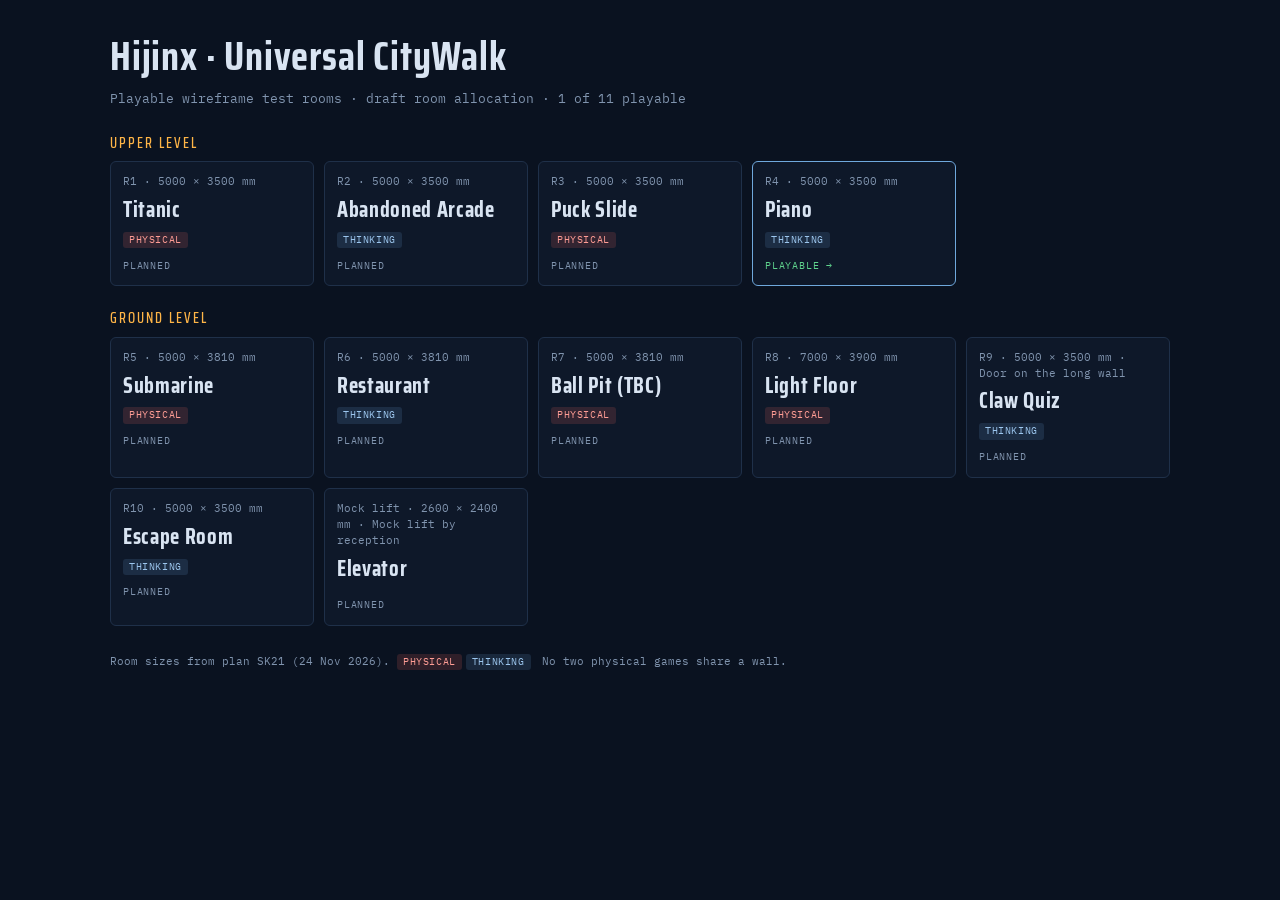
==== index.html @ b6f46795 "Shared game-room core + Piano music quiz (R4) Co-Authored-By: Claude Opus 5.5 <noreply@anthropic.com" ====
<!doctype html>
<html lang="en">
<head>
<meta charset="utf-8">
<meta name="viewport" content="width=device-width,initial-scale=1">
<title>Hijinx · Universal CityWalk · Game Rooms</title>
<link rel="preconnect" href="https://fonts.googleapis.com">
<link rel="stylesheet" href="https://fonts.googleapis.com/css2?family=Saira+Condensed:wght@500;600;700&family=IBM+Plex+Mono:wght@400;500&display=swap">
<link rel="stylesheet" href="core/core.css">
</head>
<body>
<main class="index">
  <h1>Hijinx · Universal CityWalk</h1>
  <p class="sub">Playable wireframe test rooms · draft room allocation · <span id="count"></span></p>
  <div class="levels" id="levels"></div>
  <p class="note" style="margin-top:28px">Room sizes from plan SK21 (24 Nov 2026). <span class="tag p">Physical</span><span class="tag t">Thinking</span> No two physical games share a wall.</p>
</main>
<script type="module">
  import { ROOMS, ALLOCATION } from './core/venue.js';
  const player = new URLSearchParams(location.search).get('mode') === 'player';
  const ready = ALLOCATION.filter(a => a.path).length;
  document.getElementById('count').textContent = `${ready} of ${ALLOCATION.length} playable`;
  const levels = document.getElementById('levels');
  for (const lvl of ['Upper', 'Ground']) {
    const sec = document.createElement('section'); sec.className = 'level';
    sec.innerHTML = `<h2>${lvl} level</h2><div class="rooms"></div>`;
    for (const a of ALLOCATION.filter(a => ROOMS[a.room].level === lvl)) {
      const r = ROOMS[a.room];
      const el = document.createElement(a.path ? 'a' : 'div');
      el.className = 'room' + (a.path ? ' ready' : '');
      if (a.path) el.href = a.path + (player ? '?mode=player' : '');
      el.innerHTML = `<span class="meta">${a.room === 'ELEV' ? 'Mock lift' : a.room} · ${Math.round(Math.max(r.d, r.w) * 1000)} × ${Math.round(Math.min(r.d, r.w) * 1000)} mm${r.note ? ' · ' + r.note : ''}</span>
        <b>${a.game}</b>
        <span>${a.type === 'P' ? '<span class="tag p">Physical</span>' : a.type === 'T' ? '<span class="tag t">Thinking</span>' : ''}</span>
        <span class="st">${a.path ? 'Playable →' : 'Planned'}</span>`;
      sec.querySelector('.rooms').appendChild(el);
    }
    levels.appendChild(sec);
  }
</script>
</body>
</html>
---- core/core.css ----
/* Hijinx CityWalk game sim — shared styles.
   Dark "blueprint" look, matching the Light Floor Room Sim. */
:root{
  --bg:#0a1220; --panel:#0e1829; --panel2:#101d31; --rule:#1f3049; --fg:#d9e4f2; --muted:#8094ae;
  --wire:#6fa8dc; --accent:#ffb547; --good:#5fd38d; --bad:#ff6b62;
  --display:'Saira Condensed','Arial Narrow',system-ui,sans-serif;
  --mono:'IBM Plex Mono',ui-monospace,Menlo,Consolas,monospace;
  color-scheme:dark;
}
*{box-sizing:border-box}
html,body{height:100%;margin:0}
body{background:var(--bg);color:var(--fg);font-family:var(--mono);font-size:13px;line-height:1.45}
button{font:inherit;color:var(--fg);background:transparent;border:1px solid var(--rule);border-radius:3px;cursor:pointer;padding:6px 10px}
button:hover:not(:disabled){border-color:var(--wire);color:#fff}
button:disabled{opacity:.35;cursor:default}
button[aria-pressed=true]{border-color:var(--accent);color:var(--accent)}
input:focus-visible,button:focus-visible,select:focus-visible{outline:2px solid var(--accent);outline-offset:1px}
a{color:var(--wire)}

/* ---------- app frame ---------- */
.app{display:grid;grid-template-rows:auto minmax(0,1fr);height:100%}
.topbar{display:flex;align-items:center;gap:14px;padding:10px 16px;border-bottom:1px solid var(--rule);background:var(--panel);flex-wrap:wrap}
.topbar h1{font-family:var(--display);font-weight:700;font-size:24px;letter-spacing:.03em;line-height:1;margin:0}
.topbar h1 small{font-family:var(--mono);font-weight:400;font-size:11px;color:var(--muted);letter-spacing:.08em;text-transform:uppercase;margin-left:10px}
.topbar .spacer{flex:1}
.topbar .grp{display:flex;gap:0}
.topbar .grp button{border-radius:0;margin-left:-1px;font-size:11px;letter-spacing:.06em;text-transform:uppercase}
.topbar .grp button:first-child{border-radius:3px 0 0 3px;margin-left:0}
.topbar .grp button:last-child{border-radius:0 3px 3px 0}
.topbar .grp button[aria-pressed=true]{position:relative;z-index:1}
.chip{font-size:11px;letter-spacing:.08em;text-transform:uppercase;border:1px solid var(--rule);border-radius:99px;padding:3px 10px;color:var(--muted)}
.chip.hard{border-color:var(--bad);color:var(--bad)} .chip.easy{border-color:var(--good);color:var(--good)}
.btn-admin{border-color:var(--accent);color:var(--accent);text-transform:uppercase;letter-spacing:.06em;font-size:11px}
.home{color:var(--muted);text-decoration:none;font-size:11px;letter-spacing:.06em;text-transform:uppercase}
.home:hover{color:#fff}

.main{display:grid;grid-template-columns:minmax(0,1fr) 400px;min-height:0;position:relative}
.view{position:relative;min-width:0;min-height:0;overflow:hidden}
.view canvas{display:block;width:100%;height:100%;touch-action:none}
.view .hint{position:absolute;left:14px;bottom:12px;font-size:11px;color:var(--muted);pointer-events:none}
.view .legend{position:absolute;left:14px;top:12px;font-size:11px;color:var(--muted);pointer-events:none;display:flex;flex-direction:column;gap:3px}
.view .tip{position:absolute;pointer-events:none;background:rgba(10,18,32,.92);border:1px solid var(--rule);padding:3px 7px;border-radius:3px;font-size:11px;white-space:nowrap;display:none}

.side{background:var(--panel);border-left:1px solid var(--rule);overflow-y:auto;padding:14px;display:flex;flex-direction:column;gap:14px}
.card h2{font-family:var(--display);font-weight:500;font-size:13px;letter-spacing:.14em;text-transform:uppercase;color:var(--accent);margin:0 0 6px;display:flex;justify-content:space-between;align-items:baseline}
.card h2 span{font-family:var(--mono);font-size:10px;letter-spacing:.06em;color:var(--muted);text-transform:none}
.screen{display:block;width:100%;height:auto;border:1px solid var(--rule);border-radius:4px;background:#000;cursor:default;image-rendering:auto}
.screen.clickable{cursor:pointer}
.screen.small{width:85%}
.inputs{display:grid;grid-template-columns:repeat(2,1fr);gap:8px}
.inputs button{padding:10px 8px;font-family:var(--display);font-size:16px;font-weight:700;letter-spacing:.05em;text-transform:uppercase;display:flex;align-items:center;gap:8px;justify-content:flex-start}
.inputs button i{width:14px;height:14px;border-radius:50%;flex:none;border:2px solid currentColor}
.inputs button kbd{margin-left:auto;font-family:var(--mono);font-size:10px;color:var(--muted);border:1px solid var(--rule);border-radius:3px;padding:0 5px}
.inputs button.lit{box-shadow:0 0 0 1px currentColor inset, 0 0 14px -4px currentColor}
.flowbtns{display:flex;gap:8px;flex-wrap:wrap}
.flowbtns button{flex:1;font-size:11px;letter-spacing:.06em;text-transform:uppercase}
.note{font-size:11px;color:var(--muted);margin:0}

/* ---------- admin drawer ---------- */
.admin{position:absolute;top:0;right:0;bottom:0;width:440px;max-width:100%;background:var(--panel2);border-left:1px solid var(--accent);
  transform:translateX(100%);transition:transform .2s ease;display:flex;flex-direction:column;z-index:20;box-shadow:-20px 0 40px rgba(0,0,0,.4)}
.admin.open{transform:none}
.admin header{display:flex;align-items:center;gap:8px;padding:12px 14px;border-bottom:1px solid var(--rule)}
.admin header b{font-family:var(--display);font-size:20px;letter-spacing:.04em;color:var(--accent);flex:1}
.admin .tabs{display:flex;border-bottom:1px solid var(--rule)}
.admin .tabs button{flex:1;border:0;border-radius:0;border-bottom:2px solid transparent;padding:9px 4px;font-size:11px;letter-spacing:.06em;text-transform:uppercase;color:var(--muted)}
.admin .tabs button[aria-selected=true]{color:var(--accent);border-bottom-color:var(--accent)}
.admin .body{overflow-y:auto;padding:12px 14px;flex:1;display:flex;flex-direction:column;gap:12px}
.admin h3{font-family:var(--display);font-weight:500;font-size:12px;letter-spacing:.14em;text-transform:uppercase;color:var(--wire);margin:6px 0 0}
.fld{display:grid;grid-template-columns:1fr auto;align-items:center;gap:4px 10px;padding:7px 0;border-bottom:1px solid var(--rule)}
.fld label{font-size:12px}
.fld .help{grid-column:1/-1;font-size:10.5px;color:var(--muted)}
.fld input[type=number],.fld input[type=text],.fld select{width:110px;background:var(--bg);color:var(--fg);border:1px solid var(--rule);border-radius:3px;padding:4px 6px;font:inherit;font-size:12px;text-align:right}
.fld input[type=text]{text-align:left;width:160px}
.fld input[type=checkbox]{accent-color:var(--accent);width:16px;height:16px}
.fld .multi{grid-column:1/-1;display:flex;flex-wrap:wrap;gap:4px 12px}
.fld .multi label{display:flex;gap:5px;align-items:center;font-size:11.5px;cursor:pointer}
.fld .multi input{accent-color:var(--accent)}
.fld .unit{font-size:10px;color:var(--muted);margin-left:4px}
.fld.changed label::after{content:" •";color:var(--accent)}
.presetcols{display:grid;grid-template-columns:1fr 1fr;gap:10px}
.presetcols > div{border:1px solid var(--rule);border-radius:4px;padding:8px}
.presetcols h4{margin:0 0 4px;font-family:var(--display);font-size:16px;letter-spacing:.06em}
.presetcols .fld{grid-template-columns:1fr;gap:3px}
.presetcols .fld input[type=number]{width:100%}
.live{font-size:11.5px;border:1px dashed var(--rule);border-radius:4px;padding:8px;display:grid;grid-template-columns:auto 1fr;gap:2px 10px}
.live dt{color:var(--muted)} .live dd{margin:0}
.actions{display:flex;flex-wrap:wrap;gap:6px}
.actions button{font-size:11px;letter-spacing:.04em}
textarea.json{width:100%;min-height:180px;background:var(--bg);color:var(--fg);border:1px solid var(--rule);border-radius:3px;font:11px var(--mono);padding:6px}

/* ---------- index page ---------- */
.index{max-width:1100px;margin:0 auto;padding:28px 20px 60px}
.index h1{font-family:var(--display);font-size:40px;margin:0;letter-spacing:.02em}
.index .sub{color:var(--muted);margin:4px 0 24px}
.levels{display:grid;gap:22px}
.level h2{font-family:var(--display);font-weight:500;font-size:14px;letter-spacing:.14em;text-transform:uppercase;color:var(--accent);margin:0 0 8px}
.rooms{display:grid;grid-template-columns:repeat(auto-fill,minmax(200px,1fr));gap:10px}
.room{border:1px solid var(--rule);border-radius:6px;padding:12px;background:var(--panel);display:flex;flex-direction:column;gap:4px;text-decoration:none;color:var(--fg)}
.room b{font-family:var(--display);font-size:22px;letter-spacing:.03em}
.room .meta{font-size:11px;color:var(--muted)}
.room .st{font-size:10px;letter-spacing:.08em;text-transform:uppercase;margin-top:6px}
.room.ready{border-color:var(--wire)} .room.ready:hover{border-color:var(--accent)}
.room.ready .st{color:var(--good)} .room .st{color:var(--muted)}
.tag{display:inline-block;font-size:10px;letter-spacing:.06em;text-transform:uppercase;border-radius:3px;padding:1px 6px;margin-right:4px}
.tag.p{background:rgba(255,107,98,.15);color:#ff9d95} .tag.t{background:rgba(111,168,220,.15);color:#9cc6ee}

@media (max-width:900px){
  .app{height:auto;min-height:100%}
  .main{grid-template-columns:1fr}
  .view{height:58vh}
  .side{border-left:0;border-top:1px solid var(--rule)}
  .admin{position:fixed;width:100%}
}
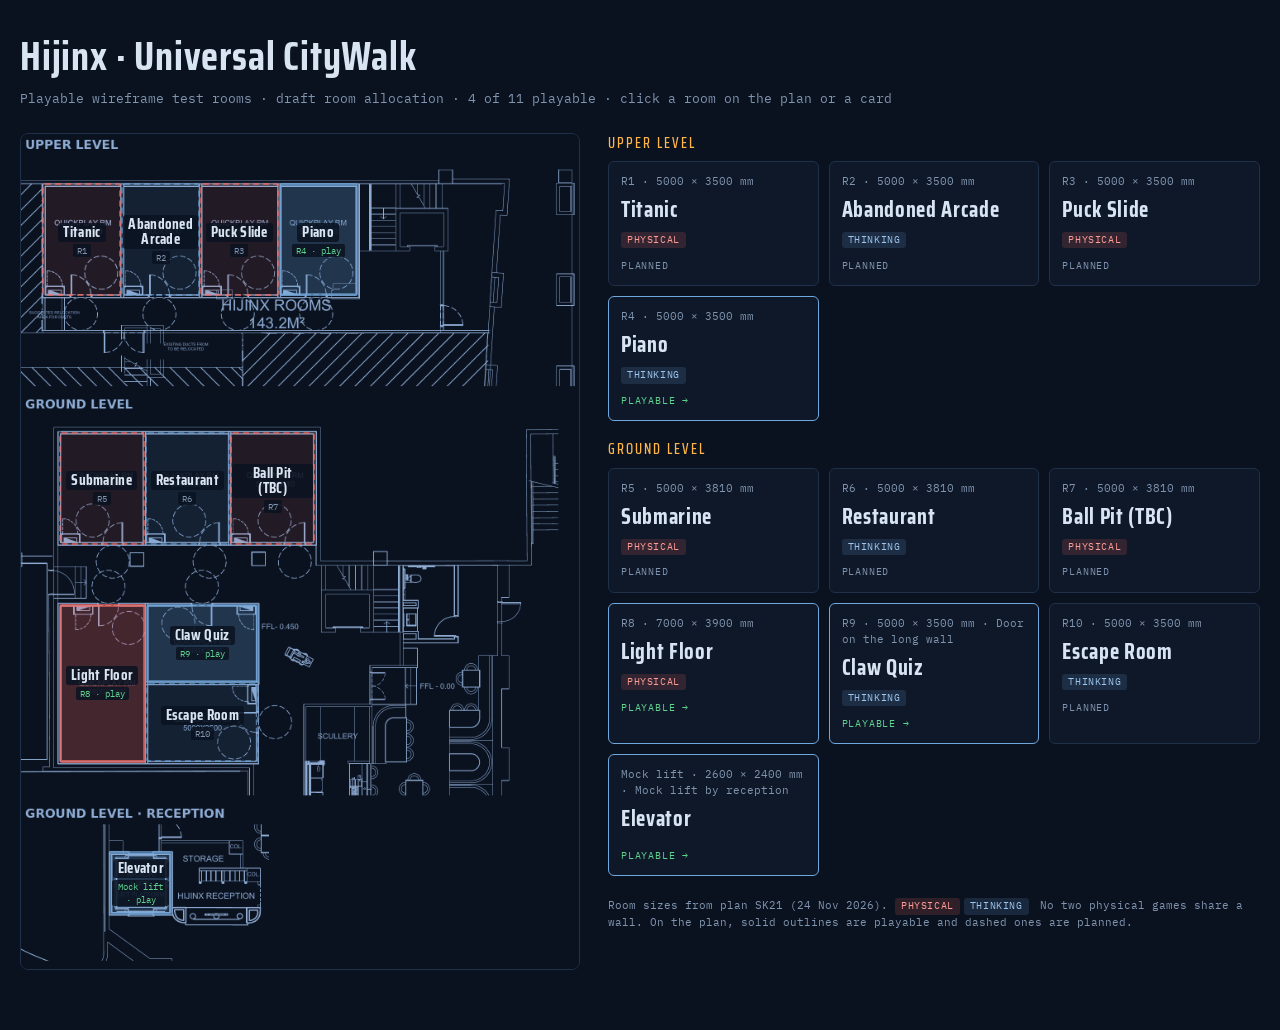
==== commit c810984b: "Venue page: clickable floor plan of both levels; rooms link to their games like the cards Co-Authore" ====
--- a/index.html
+++ b/index.html
@@ -7,20 +7,67 @@
 <link rel="preconnect" href="https://fonts.googleapis.com">
 <link rel="stylesheet" href="https://fonts.googleapis.com/css2?family=Saira+Condensed:wght@500;600;700&family=IBM+Plex+Mono:wght@400;500&display=swap">
 <link rel="stylesheet" href="core/core.css">
+<style>
+  .index{max-width:1360px}
+  .venue{display:grid;grid-template-columns:minmax(0,560px) minmax(0,1fr);gap:28px;align-items:start}
+  .map{position:sticky;top:16px;border:1px solid var(--rule);border-radius:8px;overflow:hidden;background:#0a1220}
+  .map img{display:block;width:100%;height:auto}
+  .spot{position:absolute;display:flex;flex-direction:column;align-items:center;justify-content:center;gap:2px;text-align:center;
+    border:2px solid rgba(111,168,220,.55);border-radius:3px;background:rgba(111,168,220,.10);text-decoration:none;color:var(--fg);transition:background .12s,border-color .12s}
+  .spot b{font-family:var(--display);font-size:clamp(10px,1.4vw,15px);line-height:1;letter-spacing:.02em;background:rgba(10,18,32,.85);padding:2px 5px;border-radius:3px}
+  .spot small{font-size:9px;color:var(--muted);background:rgba(10,18,32,.85);padding:0 4px;border-radius:2px}
+  .spot{border-style:dashed}
+  .spot.p{border-color:rgba(255,107,98,.6);background:rgba(255,107,98,.10)}
+  .spot.ready{border-style:solid;border-width:3px;background:rgba(111,168,220,.24);cursor:pointer}
+  .spot.p.ready{background:rgba(255,107,98,.24)}
+  .spot.ready small{color:var(--good)}
+  .spot.ready:hover,.spot.hot{border-color:var(--accent);background:rgba(255,181,71,.28)}
+  .spot:not(.ready){cursor:default}
+  .room.hot{border-color:var(--accent)}
+  .levels{gap:18px}
+  @media (max-width:900px){.venue{grid-template-columns:1fr}.map{position:relative;top:0}}
+</style>
 </head>
 <body>
 <main class="index">
   <h1>Hijinx · Universal CityWalk</h1>
-  <p class="sub">Playable wireframe test rooms · draft room allocation · <span id="count"></span></p>
-  <div class="levels" id="levels"></div>
-  <p class="note" style="margin-top:28px">Room sizes from plan SK21 (24 Nov 2026). <span class="tag p">Physical</span><span class="tag t">Thinking</span> No two physical games share a wall.</p>
+  <p class="sub">Playable wireframe test rooms · draft room allocation · <span id="count"></span> · click a room on the plan or a card</p>
+  <div class="venue">
+    <div class="map" id="map"><img id="mapimg" alt="Hijinx floor plan, upper and ground levels, with each game room outlined"></div>
+    <div>
+      <div class="levels" id="levels"></div>
+      <p class="note" style="margin-top:22px">Room sizes from plan SK21 (24 Nov 2026). <span class="tag p">Physical</span><span class="tag t">Thinking</span> No two physical games share a wall. On the plan, solid outlines are playable and dashed ones are planned.</p>
+    </div>
+  </div>
 </main>
 <script type="module">
-  import { ROOMS, ALLOCATION } from './core/venue.js';
+  import { ROOMS, ALLOCATION, MAP } from './core/venue.js';
   const player = new URLSearchParams(location.search).get('mode') === 'player';
+  const href = (a) => a.path + (player ? '?mode=player' : '');
   const ready = ALLOCATION.filter(a => a.path).length;
   document.getElementById('count').textContent = `${ready} of ${ALLOCATION.length} playable`;
+  const size = (r) => `${Math.round(Math.max(r.d, r.w) * 1000)} × ${Math.round(Math.min(r.d, r.w) * 1000)} mm`;
+  const label = (a) => a.room === 'ELEV' ? 'Mock lift' : a.room;
+
+  // ---- floor plan with clickable rooms ----
+  const map = document.getElementById('map');
+  document.getElementById('mapimg').src = MAP.image;
+  const spots = {};
+  for (const a of ALLOCATION) {
+    const box = MAP.rooms[a.room]; if (!box) continue;
+    const [x0, y0, x1, y1] = box;
+    const el = document.createElement(a.path ? 'a' : 'div');
+    el.className = 'spot' + (a.path ? ' ready' : '') + (a.type === 'P' ? ' p' : '');
+    if (a.path) el.href = href(a);
+    el.title = `${label(a)} · ${a.game}${a.path ? '' : ' (planned)'}`;
+    Object.assign(el.style, { left: `${x0 / MAP.w * 100}%`, top: `${y0 / MAP.h * 100}%`, width: `${(x1 - x0) / MAP.w * 100}%`, height: `${(y1 - y0) / MAP.h * 100}%` });
+    el.innerHTML = `<b>${a.game}</b><small>${label(a)}${a.path ? ' · play' : ''}</small>`;
+    map.appendChild(el); spots[a.room] = el;
+  }
+
+  // ---- room cards ----
   const levels = document.getElementById('levels');
+  const cards = {};
   for (const lvl of ['Upper', 'Ground']) {
     const sec = document.createElement('section'); sec.className = 'level';
     sec.innerHTML = `<h2>${lvl} level</h2><div class="rooms"></div>`;
@@ -28,14 +75,20 @@
       const r = ROOMS[a.room];
       const el = document.createElement(a.path ? 'a' : 'div');
       el.className = 'room' + (a.path ? ' ready' : '');
-      if (a.path) el.href = a.path + (player ? '?mode=player' : '');
-      el.innerHTML = `<span class="meta">${a.room === 'ELEV' ? 'Mock lift' : a.room} · ${Math.round(Math.max(r.d, r.w) * 1000)} × ${Math.round(Math.min(r.d, r.w) * 1000)} mm${r.note ? ' · ' + r.note : ''}</span>
+      if (a.path) el.href = href(a);
+      el.innerHTML = `<span class="meta">${label(a)} · ${size(r)}${r.note ? ' · ' + r.note : ''}</span>
         <b>${a.game}</b>
         <span>${a.type === 'P' ? '<span class="tag p">Physical</span>' : a.type === 'T' ? '<span class="tag t">Thinking</span>' : ''}</span>
         <span class="st">${a.path ? 'Playable →' : 'Planned'}</span>`;
-      sec.querySelector('.rooms').appendChild(el);
+      sec.querySelector('.rooms').appendChild(el); cards[a.room] = el;
     }
     levels.appendChild(sec);
+  }
+
+  // hovering a card highlights its room on the plan, and the other way round
+  for (const id of Object.keys(cards)) {
+    const on = (v) => { cards[id].classList.toggle('hot', v); spots[id] && spots[id].classList.toggle('hot', v); };
+    for (const el of [cards[id], spots[id]]) if (el) { el.addEventListener('mouseenter', () => on(true)); el.addEventListener('mouseleave', () => on(false)); }
   }
 </script>
 </body>
--- a/core/core.css
+++ b/core/core.css
@@ -89,6 +89,14 @@
 .actions button{font-size:11px;letter-spacing:.04em}
 textarea.json{width:100%;min-height:180px;background:var(--bg);color:var(--fg);border:1px solid var(--rule);border-radius:3px;font:11px var(--mono);padding:6px}
 
+/* ---------- full-size screen viewer ---------- */
+.lightbox{position:fixed;inset:0;z-index:50;background:rgba(5,9,16,.94);display:flex;flex-direction:column;align-items:center;justify-content:center;gap:10px;padding:16px}
+.lightbox[hidden]{display:none}
+.lightbox .lb-bar{display:flex;gap:8px;align-items:center;width:min(100%,1280px)}
+.lightbox .lb-bar b{font-family:var(--display);font-size:22px;letter-spacing:.04em;color:var(--accent)}
+.lightbox .lb-bar .spacer{flex:1}
+.lightbox canvas{width:min(100%,calc((100vh - 90px) * 16 / 9));height:auto;border:1px solid var(--rule);border-radius:6px}
+
 /* ---------- index page ---------- */
 .index{max-width:1100px;margin:0 auto;padding:28px 20px 60px}
 .index h1{font-family:var(--display);font-size:40px;margin:0;letter-spacing:.02em}
